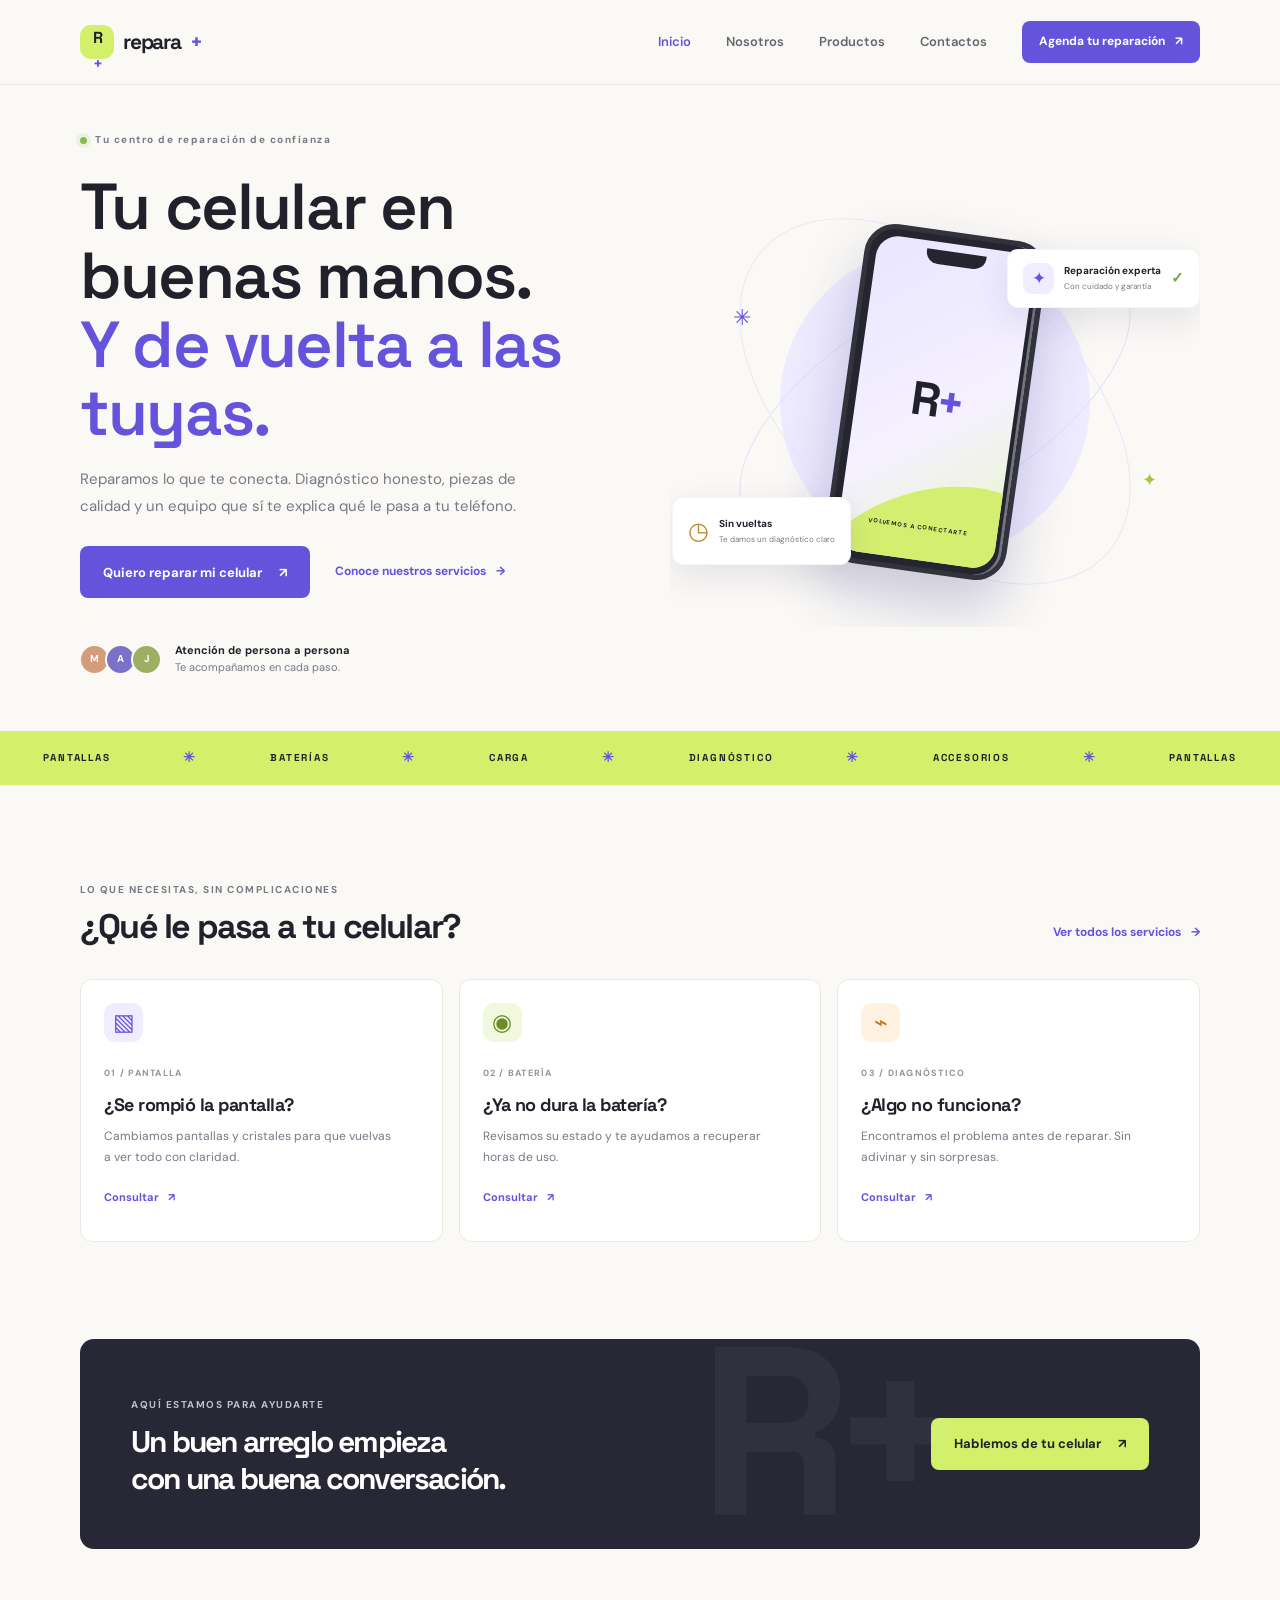
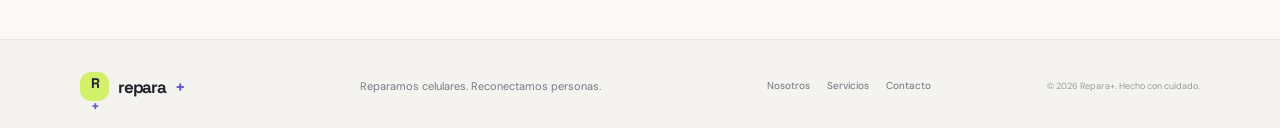
==== index.html @ 8a85ca9a "si" ====
<!doctype html>
<html lang="es">
<head>
  <meta charset="utf-8">
  <meta name="viewport" content="width=device-width, initial-scale=1">
  <meta name="description" content="Repara+ cuida tu celular con diagnósticos claros, reparaciones confiables y atención cercana.">
  <title>Repara+ | Reparación de celulares</title>
  <link rel="stylesheet" href="styles.css">
  <script src="script.js" defer></script>
</head>
<body>
  <header class="site-header"><nav class="nav container" aria-label="Navegación principal">
    <a class="brand" href="index.html" aria-label="Repara+, inicio"><span class="brand-mark">R<span>+</span></span> repara<span>+</span></a>
    <button class="menu-toggle" type="button" aria-expanded="false" aria-controls="site-menu" aria-label="Abrir menú"><span></span><span></span><span></span></button>
    <div class="nav-links" id="site-menu"><a class="active" href="index.html" aria-current="page">Inicio</a><a href="nosotros.html">Nosotros</a><a href="productos.html">Productos</a><a href="contactos.html">Contactos</a><a class="button button-small" href="contactos.html">Agenda tu reparación <span aria-hidden="true">↗</span></a></div>
  </nav></header>
  <main>
    <section class="hero container">
      <div class="hero-copy"><span class="eyebrow"><span class="status-dot"></span> Tu centro de reparación de confianza</span>
        <h1>Tu celular en buenas manos.<br><span>Y de vuelta a las tuyas.</span></h1>
        <p class="hero-intro">Reparamos lo que te conecta. Diagnóstico honesto, piezas de calidad y un equipo que sí te explica qué le pasa a tu teléfono.</p>
        <div class="hero-actions"><a class="button" href="contactos.html">Quiero reparar mi celular <span aria-hidden="true">↗</span></a><a class="text-link" href="productos.html">Conoce nuestros servicios <span aria-hidden="true">→</span></a></div>
        <div class="trust-row"><div class="avatar-stack" aria-hidden="true"><span>M</span><span>A</span><span>J</span></div><p><strong>Atención de persona a persona</strong><br><span>Te acompañamos en cada paso.</span></p></div>
      </div>
      <div class="hero-visual" aria-label="Ilustración de un teléfono en reparación"><div class="visual-glow"></div><div class="orbit orbit-one"></div><div class="orbit orbit-two"></div><div class="phone"><div class="phone-screen"><div class="phone-notch"></div><div class="screen-logo">R<span>+</span></div><div class="screen-wave"></div><span class="screen-caption">VOLVEMOS A CONECTARTE</span></div></div><div class="float-card repair-card"><span class="float-icon">✦</span><span><strong>Reparación experta</strong><small>Con cuidado y garantía</small></span><span class="check">✓</span></div><div class="float-card time-card"><span class="time-icon">◷</span><span><strong>Sin vueltas</strong><small>Te damos un diagnóstico claro</small></span></div><span class="sparkle sparkle-one">✳</span><span class="sparkle sparkle-two">✦</span></div>
    </section>
    <section class="ticker" aria-label="Servicios"><div class="ticker-track"><span>PANTALLAS</span><i>✳</i><span>BATERÍAS</span><i>✳</i><span>CARGA</span><i>✳</i><span>DIAGNÓSTICO</span><i>✳</i><span>ACCESORIOS</span><i>✳</i><span>PANTALLAS</span></div></section>
    <section class="section container"><div class="section-heading"><div><span class="eyebrow">LO QUE NECESITAS, SIN COMPLICACIONES</span><h2>¿Qué le pasa a tu celular?</h2></div><a class="text-link" href="productos.html">Ver todos los servicios <span aria-hidden="true">→</span></a></div>
      <div class="service-grid">
        <article class="service-card"><span class="service-icon icon-violet">▧</span><span class="card-number">01 / PANTALLA</span><h3>¿Se rompió la pantalla?</h3><p>Cambiamos pantallas y cristales para que vuelvas a ver todo con claridad.</p><a href="contactos.html">Consultar <span aria-hidden="true">↗</span></a></article>
        <article class="service-card"><span class="service-icon icon-lime">◉</span><span class="card-number">02 / BATERÍA</span><h3>¿Ya no dura la batería?</h3><p>Revisamos su estado y te ayudamos a recuperar horas de uso.</p><a href="contactos.html">Consultar <span aria-hidden="true">↗</span></a></article>
        <article class="service-card"><span class="service-icon icon-orange">⌁</span><span class="card-number">03 / DIAGNÓSTICO</span><h3>¿Algo no funciona?</h3><p>Encontramos el problema antes de reparar. Sin adivinar y sin sorpresas.</p><a href="contactos.html">Consultar <span aria-hidden="true">↗</span></a></article>
      </div>
    </section>
    <section class="home-cta container"><div><span class="eyebrow">AQUÍ ESTAMOS PARA AYUDARTE</span><h2>Un buen arreglo empieza<br>con una buena conversación.</h2></div><a class="button button-light" href="contactos.html">Hablemos de tu celular <span aria-hidden="true">↗</span></a><span class="cta-decoration" aria-hidden="true">R+</span></section>
  </main>
  <footer class="site-footer"><div class="container footer-inner"><a class="brand brand-footer" href="index.html"><span class="brand-mark">R<span>+</span></span> repara<span>+</span></a><p>Reparamos celulares. Reconectamos personas.</p><div class="footer-links"><a href="nosotros.html">Nosotros</a><a href="productos.html">Servicios</a><a href="contactos.html">Contacto</a></div><small>© 2026 Repara+. Hecho con cuidado.</small></div></footer>
</body>
</html>
---- styles.css ----
@import url('https://fonts.googleapis.com/css2?family=DM+Sans:wght@400;500;600;700&family=Space+Grotesk:wght@400;500;600;700&display=swap');
:root{--ink:#20212b;--muted:#777986;--paper:#faf9f6;--white:#fff;--purple:#6553db;--purple-dark:#5140c2;--lime:#d3f06b;--line:#eae9e4;--body:'DM Sans',sans-serif;--display:'Space Grotesk',sans-serif}
*{box-sizing:border-box}html{scroll-behavior:smooth}body{margin:0;color:var(--ink);background:var(--paper);font-family:var(--body);font-size:15px;line-height:1.65}a{color:inherit;text-decoration:none}button,input,textarea{font:inherit}.container{width:min(1120px,calc(100% - 48px));margin:0 auto}
.site-header{position:relative;z-index:5;border-bottom:1px solid rgba(32,33,43,.07);background:rgba(250,249,246,.95)}.nav{min-height:84px;display:flex;align-items:center;justify-content:space-between}.brand{display:inline-flex;align-items:center;gap:9px;font-family:var(--display);font-size:21px;font-weight:700;letter-spacing:-1.2px}.brand>span:last-child,.brand-mark span,.screen-logo span,.about-symbol span,.doodle-phone span{color:var(--purple)}.brand-mark{display:grid;place-items:center;width:34px;height:34px;border-radius:11px;background:var(--lime);font-size:16px;letter-spacing:-1px}.nav-links{display:flex;align-items:center;gap:35px}.nav-links>a:not(.button){color:#656672;font-size:13px;font-weight:600;transition:color .2s}.nav-links>a:not(.button):hover,.nav-links>a.active{color:var(--purple)}
.button{display:inline-flex;align-items:center;justify-content:center;gap:17px;min-height:52px;padding:0 23px;border:0;border-radius:8px;color:var(--white);background:var(--purple);font-size:13px;font-weight:700;transition:background .2s,transform .2s;cursor:pointer}.button:hover{background:var(--purple-dark);transform:translateY(-2px)}.button-small{min-height:42px;padding:0 17px;gap:10px;font-size:12px}.button-light{color:var(--ink);background:var(--lime)}.button-light:hover{color:var(--ink);background:#c5e45b}.menu-toggle{display:none}
.hero{min-height:594px;display:grid;grid-template-columns:1.03fr .97fr;align-items:center;gap:28px;padding-top:42px;padding-bottom:55px}.eyebrow{display:inline-flex;align-items:center;gap:8px;color:#777985;font-size:10px;font-weight:700;letter-spacing:1.5px}.status-dot{display:inline-block;width:7px;height:7px;border-radius:50%;background:#89bd50;box-shadow:0 0 0 4px rgba(137,189,80,.13)}h1,h2,h3,p{margin-top:0}h1,h2,h3{font-family:var(--display);letter-spacing:-1.8px}.hero h1,.page-hero h1,.contact-hero h1{margin:21px 0 18px;font-size:clamp(43px,5.3vw,65px);line-height:1.06;font-weight:600}.hero h1 span,.page-hero h1 span,.contact-hero h1 span{color:var(--purple)}.hero-intro{max-width:450px;margin-bottom:26px;color:var(--muted);font-size:15px;line-height:1.8}.hero-actions{display:flex;align-items:center;gap:25px;flex-wrap:wrap}.text-link{display:inline-flex;align-items:center;gap:10px;color:var(--purple);font-size:12px;font-weight:700}.text-link span,.service-card a span,.product-card a span{transition:transform .2s}.text-link:hover span,.service-card a:hover span,.product-card a:hover span{transform:translateX(4px)}.trust-row{display:flex;align-items:center;gap:13px;margin-top:44px}.avatar-stack{display:flex;padding-left:4px}.avatar-stack span{display:grid;place-items:center;width:31px;height:31px;margin-left:-5px;border:2px solid var(--paper);border-radius:50%;color:#fff;background:#d39d7b;font-size:10px;font-weight:700}.avatar-stack span:nth-child(2){background:#7d70c9}.avatar-stack span:nth-child(3){background:#9eaf63}.trust-row p{margin:0;font-size:11px;line-height:1.55}.trust-row p span{color:var(--muted)}
.hero-visual{position:relative;min-height:450px;display:grid;place-items:center;overflow:hidden}.visual-glow{position:absolute;width:310px;height:310px;border-radius:50%;background:#eeebff}.orbit{position:absolute;border:1px solid #e2defd;border-radius:50%;transform:rotate(-31deg)}.orbit-one{width:440px;height:200px}.orbit-two{width:460px;height:275px;transform:rotate(41deg);border-color:#e9e5ff}.phone{position:relative;z-index:1;width:183px;height:342px;padding:7px;border:5px solid #33333d;border-radius:31px;background:#25252f;box-shadow:0 29px 55px rgba(54,44,126,.24),inset -3px 0 0 #747480;transform:rotate(8deg)}.phone-screen{position:relative;display:flex;align-items:center;justify-content:center;width:100%;height:100%;overflow:hidden;border-radius:22px;background:linear-gradient(145deg,#e9e5ff,#f5f1ff 56%,#e8f5c7)}.phone-notch{position:absolute;top:8px;width:60px;height:14px;border-radius:0 0 12px 12px;background:#25252f}.screen-logo{position:relative;z-index:1;font-family:var(--display);font-size:47px;font-weight:700;letter-spacing:-5px}.screen-wave{position:absolute;width:250px;height:160px;bottom:-90px;left:-30px;border-radius:50%;background:#d4ef70;transform:rotate(-25deg)}.screen-caption{position:absolute;bottom:27px;font-size:6px;font-weight:700;letter-spacing:1px}.float-card{position:absolute;z-index:2;display:flex;align-items:center;gap:10px;padding:13px 15px;border:1px solid rgba(35,34,50,.04);border-radius:11px;background:#fff;box-shadow:0 11px 35px rgba(43,39,89,.11)}.float-card strong,.float-card small{display:block;white-space:nowrap}.float-card strong{font-size:10px}.float-card small{color:var(--muted);font-size:8px}.repair-card{top:72px;right:0}.time-card{bottom:62px;left:2px}.float-icon{display:grid;place-items:center;width:31px;height:31px;border-radius:9px;color:var(--purple);background:#efedff;font-size:17px}.check{color:#69a94b;font-weight:700}.time-icon{color:#b88c34;font-size:24px}.sparkle{position:absolute;color:var(--purple)}.sparkle-one{top:123px;left:63px;font-size:22px}.sparkle-two{right:43px;bottom:131px;color:#a2c646;font-size:18px}
.ticker{overflow:hidden;color:var(--ink);background:var(--lime)}.ticker-track{display:flex;justify-content:space-around;align-items:center;gap:34px;min-width:820px;padding:15px 24px;font-family:var(--display);font-size:10px;font-weight:700;letter-spacing:1.8px}.ticker-track i{color:var(--purple);font-size:14px;font-style:normal}.section{padding-top:91px;padding-bottom:97px}.section-heading{display:flex;justify-content:space-between;align-items:end;gap:24px;margin-bottom:31px}.section-heading h2{margin:7px 0 0;font-size:34px;line-height:1.2}.section-heading>.text-link{margin-bottom:5px}.service-grid{display:grid;grid-template-columns:repeat(3,1fr);gap:16px}.service-card{min-height:263px;padding:23px;border:1px solid var(--line);border-radius:12px;background:#fff;transition:transform .2s,box-shadow .2s}.service-card:hover,.product-card:hover{transform:translateY(-4px);box-shadow:0 15px 35px rgba(43,39,89,.08)}.service-icon{display:grid;place-items:center;width:39px;height:39px;margin-bottom:17px;border-radius:11px;font-size:23px}.icon-violet{color:#6553db;background:#efedff}.icon-lime{color:#6d8c28;background:#f1f8dd}.icon-orange{color:#b9762a;background:#fff1df}.card-number,.product-tag{color:#92939c;font-size:9px;font-weight:700;letter-spacing:1.25px}.service-card h3{margin:6px 0 7px;font-size:18px;letter-spacing:-.5px}.service-card p{max-width:290px;margin-bottom:17px;color:var(--muted);font-size:12px;line-height:1.7}.service-card a,.product-card a{display:inline-flex;gap:9px;color:var(--purple);font-size:11px;font-weight:700}
.home-cta{position:relative;display:flex;align-items:center;justify-content:space-between;min-height:210px;margin-bottom:90px;padding:36px 51px;overflow:hidden;border-radius:14px;color:white;background:#282735}.home-cta .eyebrow{color:#c0bfca}.home-cta h2{position:relative;z-index:1;margin:9px 0 0;font-size:30px;line-height:1.22}.cta-decoration{position:absolute;right:250px;bottom:-81px;color:rgba(255,255,255,.045);font-family:var(--display);font-size:240px;font-weight:700;letter-spacing:-25px}.site-footer{padding:32px 0 27px;border-top:1px solid var(--line);background:#f4f3ef}.footer-inner{display:grid;grid-template-columns:1fr 1.5fr 1fr auto;align-items:center;gap:24px}.brand-footer{font-size:17px}.brand-footer .brand-mark{width:29px;height:29px;font-size:14px}.footer-inner>p{margin:0;color:var(--muted);font-size:11px}.footer-links{display:flex;gap:17px}.footer-links a{color:#6f707a;font-size:10px}.footer-links a:hover{color:var(--purple)}.footer-inner>small{color:#9999a0;font-size:9px;white-space:nowrap}
.page-hero{padding-top:83px;text-align:center}.page-hero h1{margin:17px 0 14px}.page-hero>p{max-width:540px;margin:0 auto;color:var(--muted);font-size:14px;line-height:1.8}.about-visual{position:relative;display:grid;place-items:center;max-width:920px;height:270px;margin:44px auto 0;overflow:hidden;border-radius:15px;background:linear-gradient(110deg,#e7e2ff,#f2f0ff 52%,#e4f2c6)}.about-orbit{position:absolute;width:470px;height:240px;border:1px solid rgba(101,83,219,.17);border-radius:50%;transform:rotate(-13deg)}.about-symbol{position:relative;z-index:1;font-family:var(--display);font-size:118px;font-weight:700;letter-spacing:-14px}.about-note{position:absolute;right:65px;bottom:43px;display:flex;align-items:center;gap:12px;padding:14px 19px;border-radius:10px;background:#fff;box-shadow:0 8px 26px rgba(55,46,104,.12);text-align:left}.note-star{color:var(--purple);font-size:25px}.about-note strong,.about-note small{display:block}.about-note strong{font-size:11px}.about-note small{color:var(--muted);font-size:9px}.story-section{display:grid;grid-template-columns:.8fr 1.2fr;gap:50px;padding-top:90px;padding-bottom:95px}.story-label{display:flex;flex-direction:column;gap:16px}.story-line{width:43px;height:3px;border-radius:3px;background:var(--lime)}.story-content h2{margin:-7px 0 19px;font-size:32px;line-height:1.25}.story-content h2 span{color:var(--purple)}.story-content p{max-width:570px;margin-bottom:15px;color:var(--muted);font-size:13px;line-height:1.85}.story-content .text-link{margin-top:5px}.values-band{padding:59px 0;background:#f0efe9}.values-grid{display:grid;grid-template-columns:repeat(3,1fr);gap:50px}.values-grid>div{max-width:290px}.value-icon{color:var(--purple);font-size:27px}.values-grid h3{margin:8px 0 5px;font-size:17px;letter-spacing:-.5px}.values-grid p{margin:0;color:var(--muted);font-size:12px;line-height:1.75}.about-cta{display:flex;justify-content:space-between;align-items:center;padding-top:76px;padding-bottom:82px}.about-cta h2{margin:8px 0 0;font-size:29px;line-height:1.25}
.products-hero{padding-bottom:45px}.product-section{padding-top:40px;padding-bottom:78px}.heading-note{max-width:325px;margin:0 0 4px;color:var(--muted);font-size:11px;line-height:1.7}.product-grid{display:grid;grid-template-columns:repeat(4,1fr);gap:14px}.product-card{min-height:278px;padding:20px 18px;border:1px solid var(--line);border-radius:11px;background:#fff;transition:transform .2s,box-shadow .2s}.product-icon{display:grid;place-items:center;width:43px;height:43px;margin-bottom:16px;border-radius:12px;font-size:23px}.product-purple{color:var(--purple);background:#efedff}.product-green{color:#718e31;background:#eff7dc}.product-orange{color:#b9762a;background:#fff1df}.product-blue{color:#4285a5;background:#e6f5fa}.product-card h3{margin:6px 0 8px;font-size:17px;letter-spacing:-.6px}.product-card p{min-height:66px;margin-bottom:16px;color:var(--muted);font-size:11px;line-height:1.7}.accessory-band{overflow:hidden;color:white;background:#282735}.accessory-content{min-height:380px;display:grid;grid-template-columns:1fr 1fr;align-items:center}.accessory-content .eyebrow{color:#c4c2d0}.accessory-content h2{margin:11px 0 13px;font-size:38px;line-height:1.14}.accessory-content h2 span{color:var(--lime)}.accessory-content p{max-width:430px;margin-bottom:20px;color:#c2c1cb;font-size:12px;line-height:1.8}.accessory-art{position:relative;height:330px;display:grid;place-items:center}.accessory-ring{position:absolute;width:250px;height:250px;border:1px solid rgba(210,239,106,.22);border-radius:50%}.case-shape{position:absolute;width:142px;height:225px;border:9px solid #aaa0fb;border-radius:31px;transform:rotate(-12deg);box-shadow:inset 0 0 0 6px #39364c}.case-shape:after{content:'';position:absolute;top:11px;left:14px;width:44px;height:44px;border:5px solid #d4ef70;border-radius:15px}.cable-shape{position:absolute;right:71px;bottom:39px;width:95px;height:105px;border:7px solid #d4ef70;border-top-color:transparent;border-left-color:transparent;border-radius:0 0 52px 0;transform:rotate(20deg)}.cable-shape:after{content:'';position:absolute;right:-12px;top:-12px;width:20px;height:10px;border-radius:4px;background:#d4ef70;transform:rotate(-34deg)}.accessory-spark{position:absolute;top:42px;right:91px;color:var(--lime);font-size:25px}.product-footnote{display:flex;align-items:center;gap:13px;padding-top:25px;padding-bottom:27px}.product-footnote>span{color:var(--purple);font-size:19px}.product-footnote p{margin:0 auto 0 0;color:var(--muted);font-size:11px}
.contact-hero{min-height:345px;display:grid;grid-template-columns:1fr .7fr;align-items:center}.contact-hero h1{margin:14px 0 11px;font-size:55px}.contact-hero>div:first-child>p{max-width:455px;margin-bottom:16px;color:var(--muted);font-size:13px;line-height:1.8}.contact-promise{color:#666774;font-size:11px;font-weight:600}.contact-promise span{margin-right:5px;color:var(--purple)}.contact-doodle{position:relative;height:260px;display:grid;place-items:center}.doodle-circle{position:absolute;width:215px;height:215px;border-radius:50%;background:#eeebff}.doodle-phone{position:relative;z-index:1;display:grid;place-items:center;width:115px;height:177px;border:6px solid #33333d;border-radius:23px;background:linear-gradient(145deg,#f7f5ff,#dff0a5);box-shadow:0 18px 35px rgba(54,44,126,.17);font-family:var(--display);font-size:40px;font-weight:700;letter-spacing:-5px;transform:rotate(9deg)}.doodle-star{position:absolute;top:32px;right:71px;color:#a4c646;font-size:28px}.contact-layout{display:grid;grid-template-columns:.9fr 1.1fr;gap:80px;padding-top:26px;padding-bottom:66px}.contact-details h2,.contact-form h2{margin:8px 0 10px;font-size:31px}.contact-details>p{max-width:380px;margin-bottom:27px;color:var(--muted);font-size:12px;line-height:1.8}.detail-item{display:flex;gap:13px;align-items:flex-start;margin:22px 0}.detail-icon{display:grid;place-items:center;flex:0 0 35px;width:35px;height:35px;border-radius:10px;color:var(--purple);background:#efedff;font-size:19px}.detail-item small,.detail-item strong,.detail-item div>span{display:block}.detail-item small{color:#9696a0;font-size:8px;font-weight:700;letter-spacing:1px}.detail-item strong{margin:2px 0;font-size:11px}.detail-item div>span{color:var(--muted);font-size:10px}.contact-reminder{display:flex;gap:9px;max-width:360px;margin-top:28px;padding:12px;border-radius:8px;background:#f0efe9}.contact-reminder>span{color:#a0be50}.contact-reminder p{margin:0;color:#747580;font-size:9px;line-height:1.6}.contact-form{padding:27px 29px 23px;border:1px solid var(--line);border-radius:12px;background:#fff}.contact-form h2{margin-bottom:20px;font-size:25px}.contact-form label{display:block;margin:13px 0 6px;font-size:10px;font-weight:700}.contact-form input,.contact-form textarea{width:100%;padding:11px 12px;border:1px solid #e6e5e2;border-radius:6px;outline:none;color:var(--ink);background:#fdfdfc;font-size:11px;resize:vertical}.contact-form input:focus,.contact-form textarea:focus{border-color:var(--purple);box-shadow:0 0 0 3px rgba(101,83,219,.1)}.contact-form input::placeholder,.contact-form textarea::placeholder{color:#a2a2aa}.form-submit{width:100%;margin-top:16px}.form-note{margin:10px 0 0;color:var(--muted);text-align:center;font-size:9px}.contact-bottom{display:flex;align-items:center;gap:23px;padding-top:24px;padding-bottom:37px;border-top:1px solid var(--line)}.contact-bottom .eyebrow{flex:0 0 auto}.contact-bottom p{max-width:570px;margin:0;color:var(--muted);font-size:10px}
@media(max-width:850px){.nav-links{gap:19px}.nav-links>a:not(.button){font-size:12px}.hero{min-height:540px}.hero h1{font-size:51px}.hero-visual{transform:scale(.9)}.footer-inner{grid-template-columns:1fr 1fr}.footer-inner>small{justify-self:end}.product-grid{grid-template-columns:repeat(2,1fr)}.product-card{min-height:250px}.contact-layout{gap:40px}}
@media(max-width:640px){.container{width:min(100% - 36px,460px)}.nav{min-height:70px}.menu-toggle{display:flex;flex-direction:column;gap:5px;width:39px;height:39px;align-items:center;justify-content:center;border:1px solid var(--line);border-radius:8px;background:#fff;cursor:pointer}.menu-toggle span{width:16px;height:2px;border-radius:3px;background:var(--ink)}.nav-links{position:absolute;top:69px;left:0;right:0;display:none;align-items:stretch;gap:0;padding:7px 18px 17px;border-bottom:1px solid var(--line);background:var(--paper);box-shadow:0 15px 20px rgba(30,30,40,.06)}.nav-links.is-open{display:flex;flex-direction:column}.nav-links>a:not(.button){padding:11px 4px}.nav-links .button{margin-top:8px}.hero{display:flex;flex-direction:column;align-items:stretch;gap:0;padding-top:57px;padding-bottom:35px}.hero h1,.page-hero h1,.contact-hero h1{font-size:clamp(42px,11vw,55px)}.hero-intro{font-size:13px}.hero-actions{gap:18px}.hero-actions .button{min-height:48px;padding:0 16px;font-size:11px}.text-link{font-size:11px}.trust-row{margin-top:26px}.hero-visual{min-height:365px;margin-top:3px;transform:scale(.88);transform-origin:center top;margin-bottom:-42px}.ticker-track{justify-content:flex-start;gap:23px;padding:13px 18px;font-size:9px}.section{padding-top:61px;padding-bottom:62px}.section-heading{align-items:flex-start;flex-direction:column;gap:12px;margin-bottom:22px}.section-heading h2{font-size:29px}.service-grid{grid-template-columns:1fr;gap:11px}.service-card{min-height:auto;padding:19px}.service-card p{max-width:none}.home-cta{flex-direction:column;align-items:flex-start;gap:22px;min-height:0;margin-bottom:62px;padding:29px 24px}.home-cta h2{font-size:26px}.cta-decoration{right:0;bottom:-44px;font-size:160px}.footer-inner{grid-template-columns:1fr 1fr;gap:17px 12px}.footer-inner>p{grid-column:1/-1;grid-row:2}.footer-links{grid-column:1/-1;grid-row:3}.footer-inner>small{grid-column:1/-1;grid-row:4;justify-self:start}.site-footer{padding:25px 0}.page-hero{padding-top:58px}.page-hero>p{font-size:12px}.about-visual{height:220px;margin-top:32px}.about-symbol{font-size:88px}.about-note{right:11px;bottom:19px;padding:11px 13px}.about-note strong{font-size:9px}.about-note small{font-size:8px}.story-section{grid-template-columns:1fr;gap:24px;padding-top:60px;padding-bottom:61px}.story-content h2{font-size:27px}.story-content p{font-size:12px}.values-band{padding:38px 0}.values-grid{grid-template-columns:1fr;gap:25px}.values-grid>div{max-width:none}.values-grid p{max-width:350px}.about-cta{align-items:flex-start;flex-direction:column;gap:21px;padding-top:57px;padding-bottom:62px}.about-cta h2{font-size:26px}.products-hero{padding-bottom:23px}.product-section{padding-top:30px;padding-bottom:54px}.product-grid{grid-template-columns:1fr}.product-card{min-height:auto;padding:19px}.product-card p{min-height:auto}.heading-note{font-size:11px}.accessory-content{grid-template-columns:1fr;padding-top:43px}.accessory-content h2{font-size:34px}.accessory-art{height:250px}.accessory-ring{width:205px;height:205px}.case-shape{transform:scale(.82) rotate(-12deg)}.cable-shape{right:49px;bottom:18px;transform:scale(.8) rotate(20deg)}.accessory-spark{right:55px;top:17px}.product-footnote{align-items:flex-start;flex-wrap:wrap;gap:8px}.product-footnote p{flex:1;font-size:10px}.product-footnote .text-link{margin-left:27px}.contact-hero{min-height:0;grid-template-columns:1fr;padding-top:52px}.contact-hero h1{font-size:49px}.contact-doodle{height:225px}.doodle-circle{width:175px;height:175px}.doodle-phone{transform:scale(.86) rotate(9deg)}.contact-layout{grid-template-columns:1fr;gap:32px;padding-top:15px;padding-bottom:43px}.contact-details h2{font-size:28px}.contact-form{padding:23px 19px}.contact-bottom{align-items:flex-start;flex-direction:column;gap:9px;padding-top:19px}}
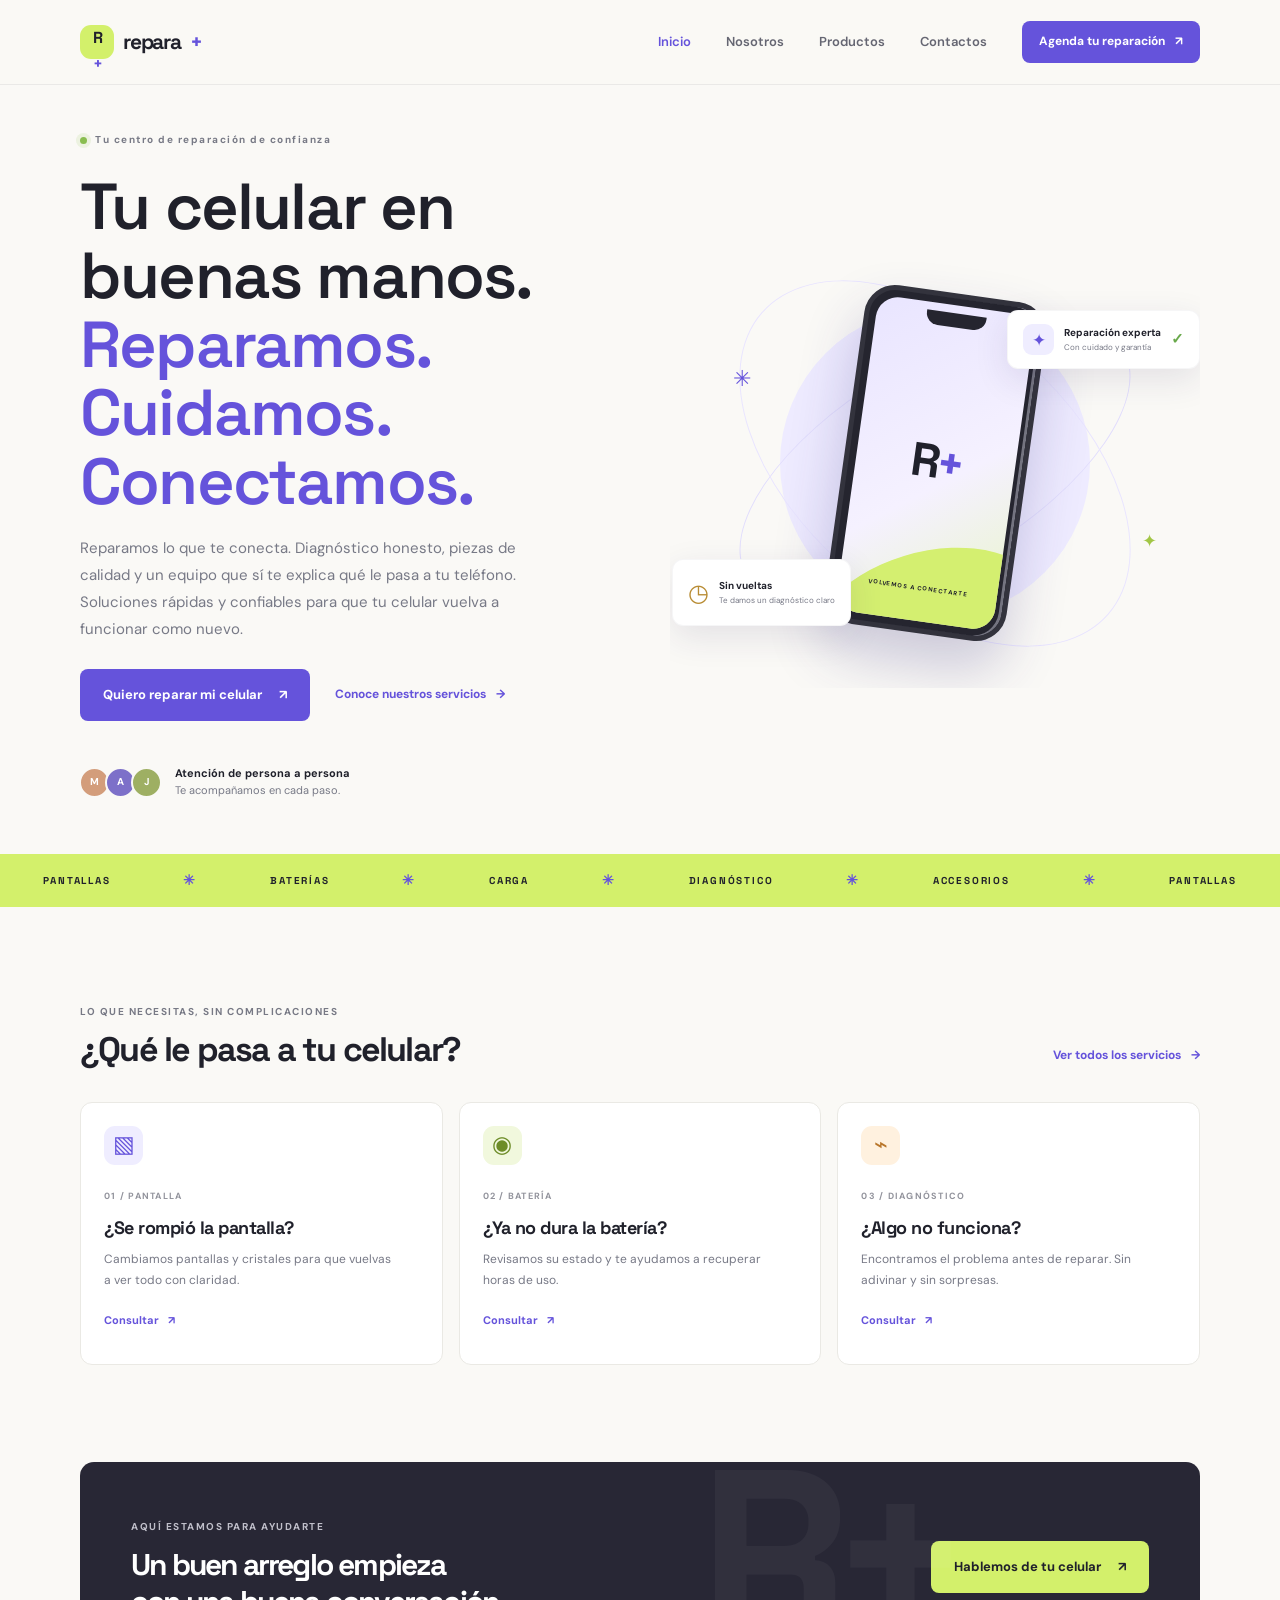
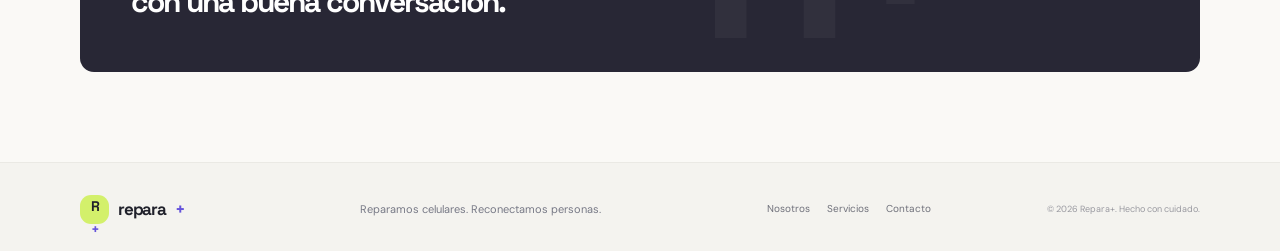
==== commit cab99d5e: "Nosotrosff" ====
--- a/index.html
+++ b/index.html
@@ -17,8 +17,8 @@
   <main>
     <section class="hero container">
       <div class="hero-copy"><span class="eyebrow"><span class="status-dot"></span> Tu centro de reparación de confianza</span>
-        <h1>Tu celular en buenas manos.<br><span>Y de vuelta a las tuyas.</span></h1>
-        <p class="hero-intro">Reparamos lo que te conecta. Diagnóstico honesto, piezas de calidad y un equipo que sí te explica qué le pasa a tu teléfono.</p>
+        <h1>Tu celular en buenas manos.<br><span>Reparamos. Cuidamos. Conectamos.</span></h1>
+        <p class="hero-intro">Reparamos lo que te conecta. Diagnóstico honesto, piezas de calidad y un equipo que sí te explica qué le pasa a tu teléfono. Soluciones rápidas y confiables para que tu celular vuelva a funcionar como nuevo.</p>
         <div class="hero-actions"><a class="button" href="contactos.html">Quiero reparar mi celular <span aria-hidden="true">↗</span></a><a class="text-link" href="productos.html">Conoce nuestros servicios <span aria-hidden="true">→</span></a></div>
         <div class="trust-row"><div class="avatar-stack" aria-hidden="true"><span>M</span><span>A</span><span>J</span></div><p><strong>Atención de persona a persona</strong><br><span>Te acompañamos en cada paso.</span></p></div>
       </div>
--- a/styles.css
+++ b/styles.css
@@ -12,3 +12,4 @@
 .contact-hero{min-height:345px;display:grid;grid-template-columns:1fr .7fr;align-items:center}.contact-hero h1{margin:14px 0 11px;font-size:55px}.contact-hero>div:first-child>p{max-width:455px;margin-bottom:16px;color:var(--muted);font-size:13px;line-height:1.8}.contact-promise{color:#666774;font-size:11px;font-weight:600}.contact-promise span{margin-right:5px;color:var(--purple)}.contact-doodle{position:relative;height:260px;display:grid;place-items:center}.doodle-circle{position:absolute;width:215px;height:215px;border-radius:50%;background:#eeebff}.doodle-phone{position:relative;z-index:1;display:grid;place-items:center;width:115px;height:177px;border:6px solid #33333d;border-radius:23px;background:linear-gradient(145deg,#f7f5ff,#dff0a5);box-shadow:0 18px 35px rgba(54,44,126,.17);font-family:var(--display);font-size:40px;font-weight:700;letter-spacing:-5px;transform:rotate(9deg)}.doodle-star{position:absolute;top:32px;right:71px;color:#a4c646;font-size:28px}.contact-layout{display:grid;grid-template-columns:.9fr 1.1fr;gap:80px;padding-top:26px;padding-bottom:66px}.contact-details h2,.contact-form h2{margin:8px 0 10px;font-size:31px}.contact-details>p{max-width:380px;margin-bottom:27px;color:var(--muted);font-size:12px;line-height:1.8}.detail-item{display:flex;gap:13px;align-items:flex-start;margin:22px 0}.detail-icon{display:grid;place-items:center;flex:0 0 35px;width:35px;height:35px;border-radius:10px;color:var(--purple);background:#efedff;font-size:19px}.detail-item small,.detail-item strong,.detail-item div>span{display:block}.detail-item small{color:#9696a0;font-size:8px;font-weight:700;letter-spacing:1px}.detail-item strong{margin:2px 0;font-size:11px}.detail-item div>span{color:var(--muted);font-size:10px}.contact-reminder{display:flex;gap:9px;max-width:360px;margin-top:28px;padding:12px;border-radius:8px;background:#f0efe9}.contact-reminder>span{color:#a0be50}.contact-reminder p{margin:0;color:#747580;font-size:9px;line-height:1.6}.contact-form{padding:27px 29px 23px;border:1px solid var(--line);border-radius:12px;background:#fff}.contact-form h2{margin-bottom:20px;font-size:25px}.contact-form label{display:block;margin:13px 0 6px;font-size:10px;font-weight:700}.contact-form input,.contact-form textarea{width:100%;padding:11px 12px;border:1px solid #e6e5e2;border-radius:6px;outline:none;color:var(--ink);background:#fdfdfc;font-size:11px;resize:vertical}.contact-form input:focus,.contact-form textarea:focus{border-color:var(--purple);box-shadow:0 0 0 3px rgba(101,83,219,.1)}.contact-form input::placeholder,.contact-form textarea::placeholder{color:#a2a2aa}.form-submit{width:100%;margin-top:16px}.form-note{margin:10px 0 0;color:var(--muted);text-align:center;font-size:9px}.contact-bottom{display:flex;align-items:center;gap:23px;padding-top:24px;padding-bottom:37px;border-top:1px solid var(--line)}.contact-bottom .eyebrow{flex:0 0 auto}.contact-bottom p{max-width:570px;margin:0;color:var(--muted);font-size:10px}
 @media(max-width:850px){.nav-links{gap:19px}.nav-links>a:not(.button){font-size:12px}.hero{min-height:540px}.hero h1{font-size:51px}.hero-visual{transform:scale(.9)}.footer-inner{grid-template-columns:1fr 1fr}.footer-inner>small{justify-self:end}.product-grid{grid-template-columns:repeat(2,1fr)}.product-card{min-height:250px}.contact-layout{gap:40px}}
 @media(max-width:640px){.container{width:min(100% - 36px,460px)}.nav{min-height:70px}.menu-toggle{display:flex;flex-direction:column;gap:5px;width:39px;height:39px;align-items:center;justify-content:center;border:1px solid var(--line);border-radius:8px;background:#fff;cursor:pointer}.menu-toggle span{width:16px;height:2px;border-radius:3px;background:var(--ink)}.nav-links{position:absolute;top:69px;left:0;right:0;display:none;align-items:stretch;gap:0;padding:7px 18px 17px;border-bottom:1px solid var(--line);background:var(--paper);box-shadow:0 15px 20px rgba(30,30,40,.06)}.nav-links.is-open{display:flex;flex-direction:column}.nav-links>a:not(.button){padding:11px 4px}.nav-links .button{margin-top:8px}.hero{display:flex;flex-direction:column;align-items:stretch;gap:0;padding-top:57px;padding-bottom:35px}.hero h1,.page-hero h1,.contact-hero h1{font-size:clamp(42px,11vw,55px)}.hero-intro{font-size:13px}.hero-actions{gap:18px}.hero-actions .button{min-height:48px;padding:0 16px;font-size:11px}.text-link{font-size:11px}.trust-row{margin-top:26px}.hero-visual{min-height:365px;margin-top:3px;transform:scale(.88);transform-origin:center top;margin-bottom:-42px}.ticker-track{justify-content:flex-start;gap:23px;padding:13px 18px;font-size:9px}.section{padding-top:61px;padding-bottom:62px}.section-heading{align-items:flex-start;flex-direction:column;gap:12px;margin-bottom:22px}.section-heading h2{font-size:29px}.service-grid{grid-template-columns:1fr;gap:11px}.service-card{min-height:auto;padding:19px}.service-card p{max-width:none}.home-cta{flex-direction:column;align-items:flex-start;gap:22px;min-height:0;margin-bottom:62px;padding:29px 24px}.home-cta h2{font-size:26px}.cta-decoration{right:0;bottom:-44px;font-size:160px}.footer-inner{grid-template-columns:1fr 1fr;gap:17px 12px}.footer-inner>p{grid-column:1/-1;grid-row:2}.footer-links{grid-column:1/-1;grid-row:3}.footer-inner>small{grid-column:1/-1;grid-row:4;justify-self:start}.site-footer{padding:25px 0}.page-hero{padding-top:58px}.page-hero>p{font-size:12px}.about-visual{height:220px;margin-top:32px}.about-symbol{font-size:88px}.about-note{right:11px;bottom:19px;padding:11px 13px}.about-note strong{font-size:9px}.about-note small{font-size:8px}.story-section{grid-template-columns:1fr;gap:24px;padding-top:60px;padding-bottom:61px}.story-content h2{font-size:27px}.story-content p{font-size:12px}.values-band{padding:38px 0}.values-grid{grid-template-columns:1fr;gap:25px}.values-grid>div{max-width:none}.values-grid p{max-width:350px}.about-cta{align-items:flex-start;flex-direction:column;gap:21px;padding-top:57px;padding-bottom:62px}.about-cta h2{font-size:26px}.products-hero{padding-bottom:23px}.product-section{padding-top:30px;padding-bottom:54px}.product-grid{grid-template-columns:1fr}.product-card{min-height:auto;padding:19px}.product-card p{min-height:auto}.heading-note{font-size:11px}.accessory-content{grid-template-columns:1fr;padding-top:43px}.accessory-content h2{font-size:34px}.accessory-art{height:250px}.accessory-ring{width:205px;height:205px}.case-shape{transform:scale(.82) rotate(-12deg)}.cable-shape{right:49px;bottom:18px;transform:scale(.8) rotate(20deg)}.accessory-spark{right:55px;top:17px}.product-footnote{align-items:flex-start;flex-wrap:wrap;gap:8px}.product-footnote p{flex:1;font-size:10px}.product-footnote .text-link{margin-left:27px}.contact-hero{min-height:0;grid-template-columns:1fr;padding-top:52px}.contact-hero h1{font-size:49px}.contact-doodle{height:225px}.doodle-circle{width:175px;height:175px}.doodle-phone{transform:scale(.86) rotate(9deg)}.contact-layout{grid-template-columns:1fr;gap:32px;padding-top:15px;padding-bottom:43px}.contact-details h2{font-size:28px}.contact-form{padding:23px 19px}.contact-bottom{align-items:flex-start;flex-direction:column;gap:9px;padding-top:19px}}
+.product-photo{position:relative;height:148px;margin:-20px -18px 17px;overflow:hidden;border-radius:10px 10px 0 0;background:linear-gradient(135deg,#eeebff,#f4f2ff 55%,#e8f5c7);text-align:center}.product-photo img{position:relative;z-index:1;width:100%;height:100%;object-fit:cover}.product-photo.is-empty img{visibility:hidden}.product-photo>span{position:absolute;inset:0;display:grid;place-content:center;color:#6553db;font-size:11px;font-weight:700;line-height:1.6}.product-photo>span small{color:#777986;font-size:9px;font-weight:500}.product-photo:not(.is-empty)>span{display:none}.product-card{padding-top:20px}.product-card .product-photo{margin-top:-20px}
